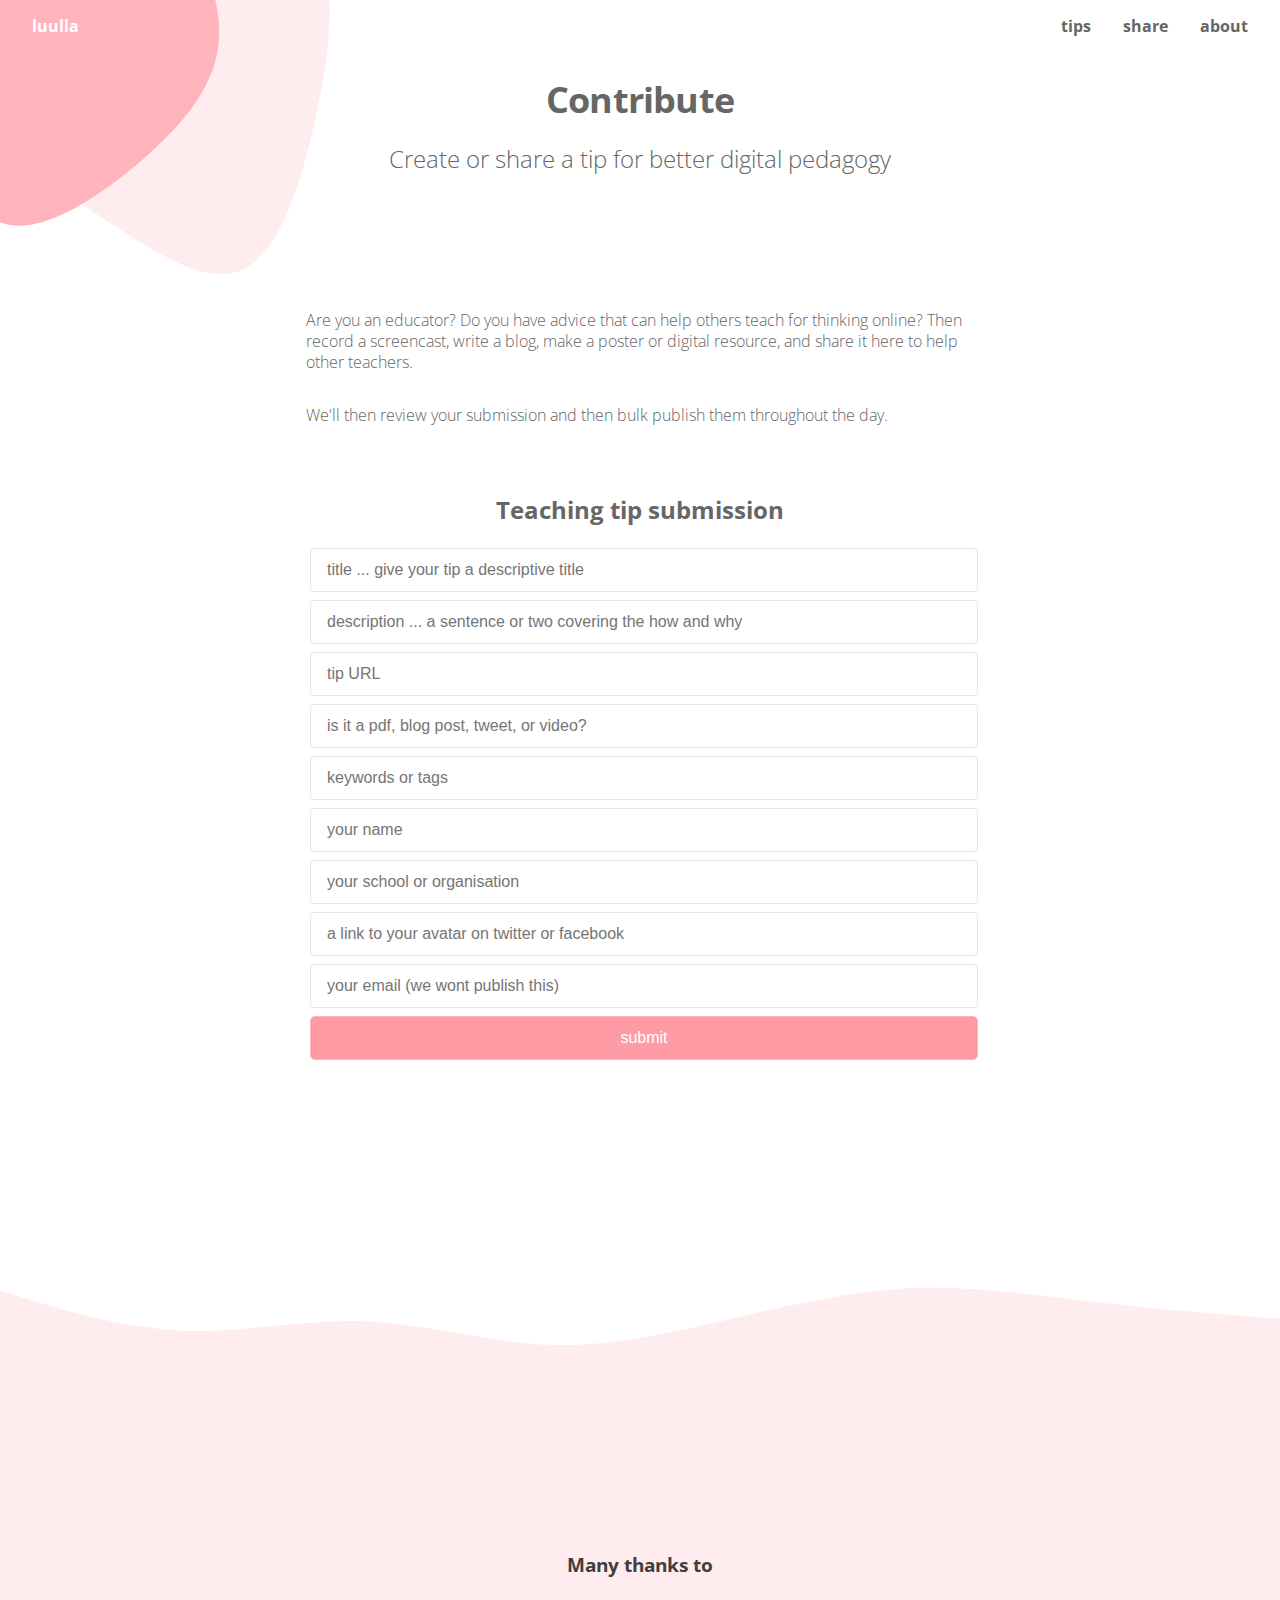
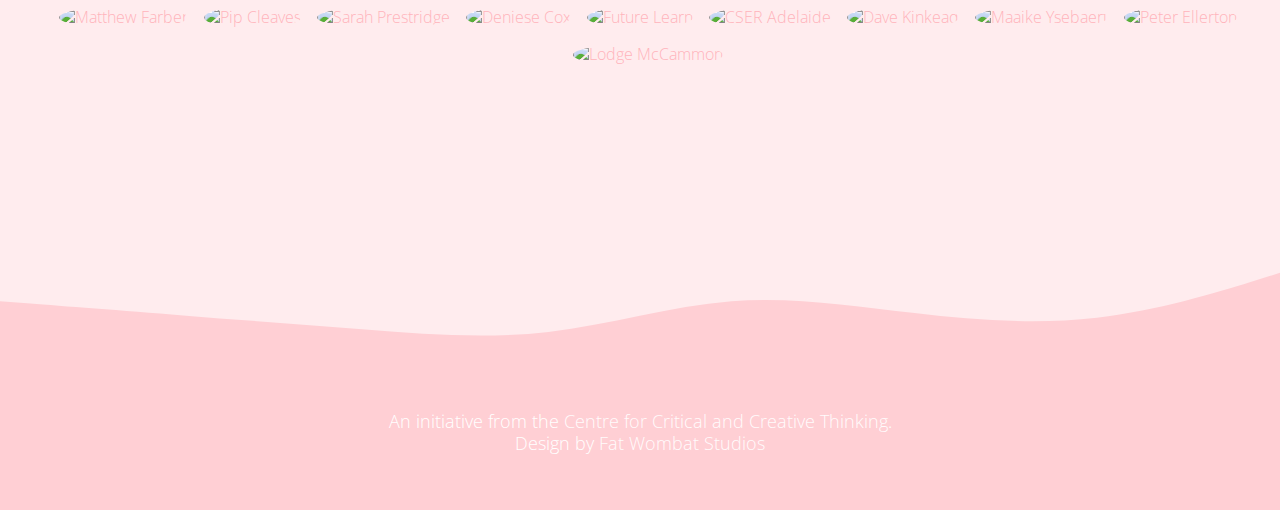
==== share/index.html @ 7e42fcf2 "Automated build" ====
<!DOCTYPE html>
<html lang="en">

  <head>
    <title>Contribute</title>
    <meta charset="utf-8">
    <meta name="viewport" content="width=device-width, initial-scale=1">
    <meta name="description" content="Create or share a tip for better digital pedagogy | Luulla is a platform for digital thinking pedagogy">
    <meta name="author" content="Dave Kinkead">  
    <link href="https://fonts.googleapis.com/css2?family=Open+Sans:wght@300;400;600;700;800&display=swap" rel="stylesheet">
    <link rel="stylesheet" type="text/css" href="/assets/screen.css?x=1" media="screen">
    <meta name="google-site-verification" content="eX9k4VW4BFGqI_kBUXgRJk5OePRCKlw5haHARiLp54Y">
    <script src="https://kit.fontawesome.com/82c5c76c75.js" crossorigin="anonymous"></script>
    <script src="https://cdn.jsdelivr.net/npm/fuse.js@5.0.10-beta/dist/fuse.min.js"></script>  
  
    <meta property="og:url" content="https://luulla.app/share/">
    <meta property="og:type" content="article">
    <meta property="og:title" content="Contribute">
    <meta property="og:description" content="Create or share a tip for better digital pedagogy">
    <meta property="og:image" content="https://luulla.app/assets/images/screen.png">
    <meta property="og:image:alt" content="Create or share a tip for better digital pedagogy">
  
    <meta name="twitter:card" content="summary_large_image">
    <meta name="twitter:site" content="@">
    <meta name="twitter:title" content="Contribute">
    <meta name="twitter:description" content="Create or share a tip for better digital pedagogy">
    <meta name="twitter:image" content="https://luulla.app/assets/images/screen.png">
  
  </head>
  <body class="submission">

    <nav>
      <span class="home desktop"><a href="/">luulla</a></span>
      <span class="home mobile"><a href="/"></a></span>
    
      <span class="link"><a href="/tips">tips</a></span>
      <span class="link"><a href="/share">share</a></span>
      <span class="link"><a href="/#about">about</a></span> 
    </nav>
    <section class="hero">
      <div class="content">
        <h1>Contribute</h1>
        <p class="description">Create or share a tip for better digital pedagogy</p>
        <div class="call-to-action">
          <a href="#about" class="btn">learn more</a>
          <a href="tips" class="btn">find tips</a>
        </div>
      </div>
    
    </section>
    <section class="content">
      <p>Are you an educator? Do you have advice that can help others teach for thinking online? Then record a screencast, write a blog, make a poster or digital resource, and share it here to help other teachers.</p>
<p>We&#39;ll then review your submission and then bulk publish them throughout the day.</p>


      <form id="tip-submission-form" method="POST" action="http://serverlessforms.com/api/form/915ebda8-01c6-5a67-876d-f93edabbce04/form-response">
        <legend>Teaching tip submission</legend>
        <input type="text" name="title" placeholder="title ... give your tip a descriptive title" />
        <input type="text" name="description" placeholder="description ... a sentence or two covering the how and why" />
        <input type="url" name="link" placeholder="tip URL" />
        <input type="text" name="type" placeholder="is it a pdf, blog post, tweet, or video?" />
        <input type="text" name="tags" placeholder="keywords or tags" />
      
        <input type="text" name="name" placeholder="your name" />
        <input type="text" name="school" placeholder="your school or organisation" />
        <input type="text" name="mugshot" placeholder="a link to your avatar on twitter or facebook" />
        <input type="email" name="email" placeholder="your email (we wont publish this)" />
      
        <input type="submit" value="submit" class="btn" />
      </form>    </section>

    <footer>
      <div class="upper content">
        <h3>Many thanks to</h3>
        <ul class="contributors">
          <a href="#" rel="nofollow"><img src="https://scontent-vie1-1.xx.fbcdn.net/v/t1.0-1/p320x320/80696371_10158064090493255_3617334006309191680_o.jpg?_nc_cat&#x3D;107&amp;_nc_sid&#x3D;dbb9e7&amp;_nc_oc&#x3D;AQnygaXtqpTHcOIzjh5dgww2oTogltzEM9eAENR7x769qzAmcpFcOkhseMDG-qgwoF0&amp;_nc_ht&#x3D;scontent-vie1-1.xx&amp;_nc_tp&#x3D;6&amp;oh&#x3D;0cd25d76961f17e14080dcde0e2c8b6f&amp;oe&#x3D;5EA6AFAB" alt="Matthew Farber" title="Matthew Farber" class="mugshot"></a>
          <a href="#" rel="nofollow"><img src="https://pbs.twimg.com/profile_images/1138984179675172865/nPm04Na7_400x400.jpg" alt="Pip Cleaves" title="Pip Cleaves" class="mugshot"></a>
          <a href="#" rel="nofollow"><img src="https://i1.rgstatic.net/ii/profile.image/281167828930596-1444047042583_Q512/Sarah_Prestridge.jpg" alt="Sarah Prestridge" title="Sarah Prestridge" class="mugshot"></a>
          <a href="#" rel="nofollow"><img src="https://media-exp1.licdn.com/dms/image/C5103AQGne--c1UJ5tA/profile-displayphoto-shrink_200_200/0?e&#x3D;1591228800&amp;v&#x3D;beta&amp;t&#x3D;pMYqDKmPVLatpJoZ0j_3WMMM72CoSiLJ8FSW7W2IIis" alt="Deniese Cox" title="Deniese Cox" class="mugshot"></a>
          <a href="#" rel="nofollow"><img src="https://pbs.twimg.com/profile_images/1234464038312083456/QTAci5nb_400x400.jpg" alt="Future Learn" title="Future Learn" class="mugshot"></a>
          <a href="#" rel="nofollow"><img src="https://pbs.twimg.com/profile_images/421442344764727296/qwxsJpUq_400x400.png" alt="CSER Adelaide" title="CSER Adelaide" class="mugshot"></a>
          <a href="#" rel="nofollow"><img src="https://pbs.twimg.com/profile_images/447051446551199744/zjXzciwL_400x400.jpeg" alt="Dave Kinkead" title="Dave Kinkead" class="mugshot"></a>
          <a href="#" rel="nofollow"><img src="https://scontent-vie1-1.xx.fbcdn.net/v/t1.0-1/p320x320/90060308_10222630016447416_2969380692980400128_n.jpg?_nc_cat&#x3D;111&amp;_nc_sid&#x3D;dbb9e7&amp;_nc_oc&#x3D;AQmCKQOBQaJJz073qJySqf9HRB1AVV_nSIlaBmMhOphSGPBCBZdq9EXtHuI-BM1ALrM&amp;_nc_ht&#x3D;scontent-vie1-1.xx&amp;_nc_tp&#x3D;6&amp;oh&#x3D;284af2ff6a0d7774a9dad2abf1499ca9&amp;oe&#x3D;5EA28E7A" alt="Maaike Ysebaert" title="Maaike Ysebaert" class="mugshot"></a>
          <a href="#" rel="nofollow"><img src="https://pbs.twimg.com/profile_images/1127153159/peter_400x400.jpg" alt="Peter Ellerton" title="Peter Ellerton" class="mugshot"></a>
          <a href="#" rel="nofollow"><img src="https://pbs.twimg.com/profile_images/901468600481058816/xPBUA3Lb_400x400.jpg" alt="Lodge McCammon" title="Lodge McCammon" class="mugshot"></a>
        </ul>
        
      </div>
    
      <div class="lower content">
        <p>An initiative from the <a href="https://criticalthinking.org.au/">Centre for Critical and Creative Thinking</a>.<br />Design by <a href="https://fatwombat.studio/">Fat Wombat Studios</a></p>
      </div>
      <!-- Global site tag (gtag.js) - Google Analytics -->
      <script async src="https://www.googletagmanager.com/gtag/js?id=UA-54479441-3"></script>
      <script>
        window.dataLayer = window.dataLayer || [];
        function gtag(){dataLayer.push(arguments);}
        gtag('js', new Date());
    
        gtag('config', 'UA-54479441-3');
      </script>  
    </footer>

  </body>
</html>
---- assets/screen.css ----
/** 
* Screen.css
* 
* Copyright 2020 Centre for Critical and Creative Thinking. All rights reserved.
*/
* {
  padding: 0;
  margin: 0;
  box-sizing: border-box;
  -webkit-appearance: none;
}
*:focus {
  outline: none;
}
/** Structure **/
body {
  min-height: 100vh;
}
nav {
  position: absolute;
  top: 0;
  left: 1rem;
  right: 1rem;
  display: flex;
  flex-direction: row;
  justify-content: flex-end;
}
nav span {
  padding: 1rem;
}
nav span.home {
  position: absolute;
  left: 0;
}
nav span.home.mobile {
  display: none;
}
.home .hero {
  border-top: 1px solid #fff;
  min-height: 100vh;
  display: flex;
  justify-content: center;
}
.home .hero .content {
  padding: 5vh 1rem 1rem 1rem;
  max-width: 33rem;
  margin-left: 50%;
}
.home .hero .call-to-action {
  text-align: center;
  margin: 2rem auto;
  display: block;
}
.home .hero .call-to-action .btn {
  display: inline-block;
  min-width: 8rem;
  margin: 0 0.25rem;
}
.hero .content {
  max-width: 900px;
  margin: auto;
  padding: 5rem 1rem 1rem 1rem;
  text-align: center;
}
.hero .call-to-action {
  display: none;
}
section.content {
  padding: 5rem 0;
}
section.content > * {
  max-width: 700px;
  margin: 0 auto;
  padding: 1rem;
}
section.content iframe {
  margin: 1rem auto;
  width: 100%;
  height: auto;
}
section.content:last-of-type {
  padding-bottom: 0;
}
.collection section.tips {
  padding-top: 2rem;
}
.home .collections .list li:nth-child(n+10) {
  display: none;
}
.content .list {
  list-style: none;
}
.content .list li {
  margin-bottom: 1rem;
  padding: 1rem;
  font-weight: 300;
}
.content .list .mugshot {
  max-width: 2.5rem;
  max-height: 2.5rem;
  float: left;
  margin-right: 1rem;
  margin-bottom: 0.5rem;
}
.content .list h3 {
  margin-bottom: 0.125rem;
  line-height: 1.1;
}
.content .list h3 i {
  display: none;
}
.content .list h3,
.content .list .meta,
.content .list .contents {
  margin-left: 3.5rem;
}
.content .list .meta {
  margin-bottom: 0.5rem;
}
.content .list .name {
  font-weight: 400;
}
.content .list .school {
  color: #808080;
}
.content .list a {
  text-decoration: none;
  color: #666666;
}
.content .list a:hover {
  color: #FFB4BC;
}
.content .list .twitter i.fa-twitter {
  display: inline;
}
.content .list .facebook i.fa-facebook {
  display: inline;
}
.content .list .youtube i.fa-youtube {
  display: inline;
}
.content .list .google i.fa-google-plus-g {
  display: inline;
}
.content .list .blog i.fa-wordpress {
  display: inline;
}
.content .list .pdf i.fa-file-pdf {
  display: inline;
}
.content .list .course i.fa-chalkboard-teacher {
  display: inline;
}
img.preview {
  max-width: 150px;
  max-height: 150px;
  float: left;
  margin-right: 1rem;
  border-radius: 5px;
}
.newsletter {
  text-align: center;
}
.contributors {
  display: flex;
  justify-content: center;
}
.contributors li {
  list-style: none;
  display: inline-block;
}
.contributors img {
  width: 4rem;
  margin: 0.5rem;
}
@media screen and (max-width: 600px) {
  .home .hero .content {
    min-width: 100%;
    margin-left: 0 !important;
    margin-right: 0 !important;
    padding: 1rem;
  }
  .list .contents {
    margin-left: 0 !important;
  }
}
@media screen and (max-height: 400px) {
  .home.hero .content {
    margin-top: 10% !important;
  }
}
@media screen and (min-height: 800px) {
  .home.hero {
    min-height: 800px !important;
  }
}
/** Color & Fonts **/
html {
  font-family: 'Open Sans', sans-serif;
  font-size: 16px;
  background: #FFFFFF;
  color: #666666;
  line-height: 1.33em;
}
body.home {
  background: no-repeat left top / 100% url('/assets/images/blob-1.svg'), no-repeat left top / 50% url('/assets/images/blob-5.svg'), no-repeat left top / 100% url('/assets/images/blob-2.svg');
}
body {
  background: no-repeat 0 -5% url('/assets/images/blob-5.svg'), no-repeat -25% -15% url('/assets/images/blob-4.svg');
}
.hero h1 {
  text-transform: capitalize;
  letter-spacing: -0.05rem;
}
section.collections {
  background: no-repeat 110% top / 35% url('/assets/images/blob-4.svg'), no-repeat 150% 35% url('/assets/images/blob-3.svg');
}
footer {
  color: #413e3e;
  text-align: center;
}
footer:before {
  content: url('/assets/images/wave-1.svg');
}
footer .upper {
  background: #ffecee;
  margin-top: -1rem;
  padding-top: 160px;
}
footer .upper ul {
  display: flex;
  justify-content: center;
  flex-wrap: wrap;
}
footer .upper:after {
  content: url('/assets/images/wave-2.svg');
}
footer .lower {
  margin-top: -1rem;
  padding: 4rem 0 2rem 0;
  color: #ffffff;
  font-weight: 800;
  background: #ffcfd4;
  font-size: 1.1rem;
}
footer .lower a {
  color: #fffbfc;
  text-decoration: none;
}
footer .lower a:hover {
  color: #ff9ba5;
}
h1,
h2,
h3,
h4,
h5,
p,
legend {
  margin-bottom: 1.5rem;
}
p {
  font-weight: 300;
}
.content ul,
.content ol {
  font-weight: 300;
  padding-left: 1rem;
  list-style-position: inside;
}
.content a {
  color: #FFB4BC;
  text-decoration: none;
}
.content a:hover {
  color: #ffe7ea;
}
.center {
  margin: auto;
  text-align: center;
}
strong {
  font-weight: 800;
}
.btn {
  color: #fff !important;
  background: #ff9ba5;
  padding: 0.5rem 1.25rem;
  text-decoration: none;
  border: 1px solid #FFB4BC;
  border-radius: 5px;
}
.btn:hover,
.btn:focus {
  background: #FFB4BC;
}
img.mugshot {
  border-radius: 50%;
}
.right {
  text-align: center;
  color: #FFB4BC;
  font-weight: 500;
}
nav a {
  text-decoration: none;
  color: #666666;
  font-weight: bold;
}
nav a:hover {
  color: #FFB4BC;
}
nav span.home a {
  color: #FFFFFF;
  font-weight: bold;
}
nav span.home a:hover {
  color: #ffe7ea;
}
h2,
legend {
  font-size: 1.5rem;
  font-weight: bold;
}
.hero h1 {
  font-size: 2.25rem;
  line-height: 1.1em;
}
.hero .description {
  font-size: 1.5rem;
  line-height: 1.25em;
}
/** Form **/
form {
  text-align: center;
}
form input {
  margin: 0.25rem;
  padding: 0.75rem 1rem;
  border: 1px solid #e6e6e6;
  border-radius: 4px;
  font-size: 1rem;
  color: #808080;
  font-weight: 300;
}
form input[type='email'],
form input[type='text'],
form input[type='password'] {
  min-width: 70%;
}
form input[type='submit'] {
  min-width: 20%;
  padding: 0.75rem 1rem;
  font-weight: 400;
}
.tips form {
  margin-bottom: 2.5rem;
}
.submission form {
  margin: 0 auto;
  margin-top: 2.5rem;
  margin-bottom: 2.5rem;
}
.submission form input {
  width: 100%;
}
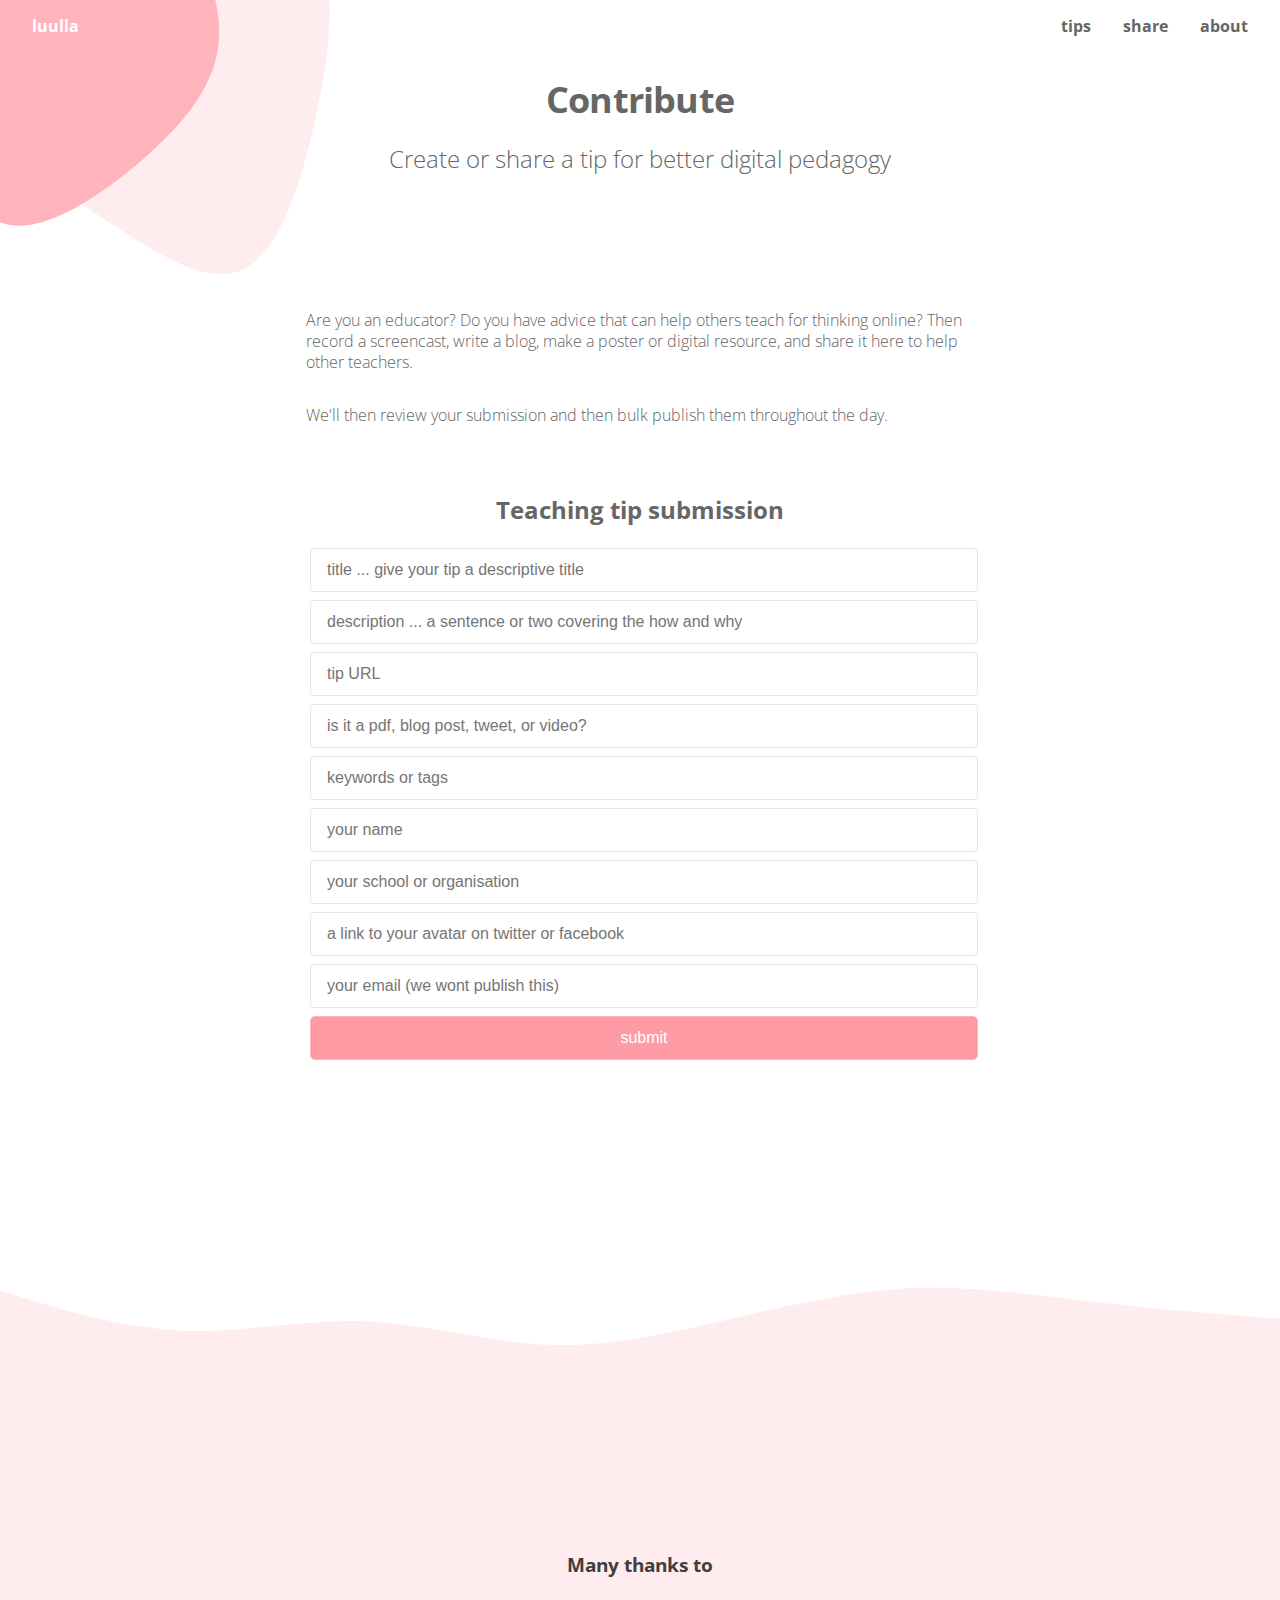
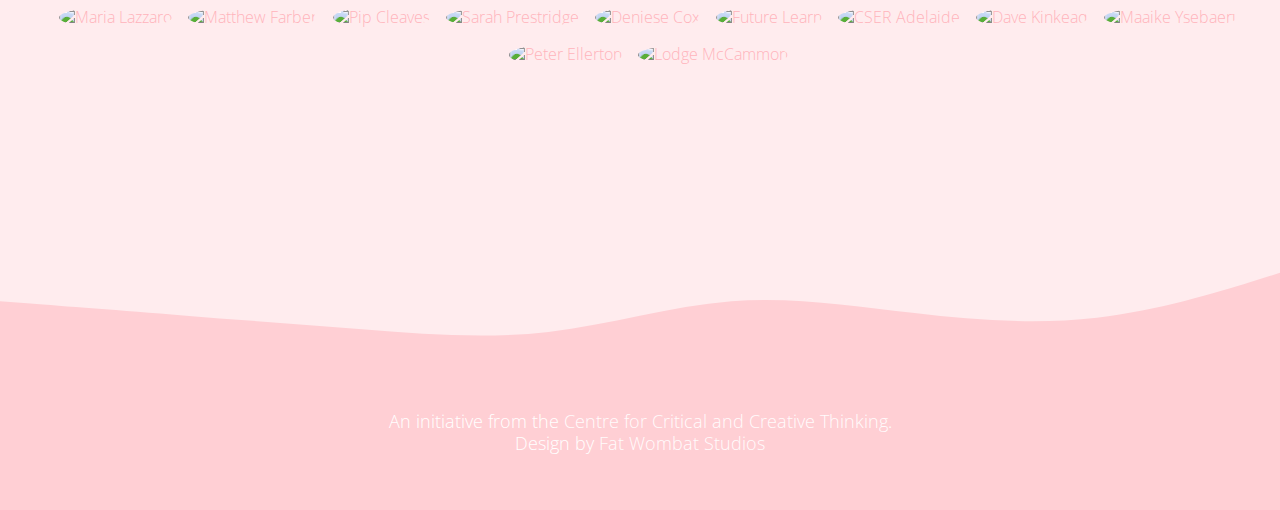
==== commit fcb1ba96: "Automated build" ====
--- a/share/index.html
+++ b/share/index.html
@@ -73,6 +73,7 @@
       <div class="upper content">
         <h3>Many thanks to</h3>
         <ul class="contributors">
+          <a href="#" rel="nofollow"><img src="https://pbs.twimg.com/profile_images/845379006002163712/iJyY5JTq_400x400.jpg" alt="Maria Lazzaro" title="Maria Lazzaro" class="mugshot"></a>
           <a href="#" rel="nofollow"><img src="https://scontent-vie1-1.xx.fbcdn.net/v/t1.0-1/p320x320/80696371_10158064090493255_3617334006309191680_o.jpg?_nc_cat&#x3D;107&amp;_nc_sid&#x3D;dbb9e7&amp;_nc_oc&#x3D;AQnygaXtqpTHcOIzjh5dgww2oTogltzEM9eAENR7x769qzAmcpFcOkhseMDG-qgwoF0&amp;_nc_ht&#x3D;scontent-vie1-1.xx&amp;_nc_tp&#x3D;6&amp;oh&#x3D;0cd25d76961f17e14080dcde0e2c8b6f&amp;oe&#x3D;5EA6AFAB" alt="Matthew Farber" title="Matthew Farber" class="mugshot"></a>
           <a href="#" rel="nofollow"><img src="https://pbs.twimg.com/profile_images/1138984179675172865/nPm04Na7_400x400.jpg" alt="Pip Cleaves" title="Pip Cleaves" class="mugshot"></a>
           <a href="#" rel="nofollow"><img src="https://i1.rgstatic.net/ii/profile.image/281167828930596-1444047042583_Q512/Sarah_Prestridge.jpg" alt="Sarah Prestridge" title="Sarah Prestridge" class="mugshot"></a>
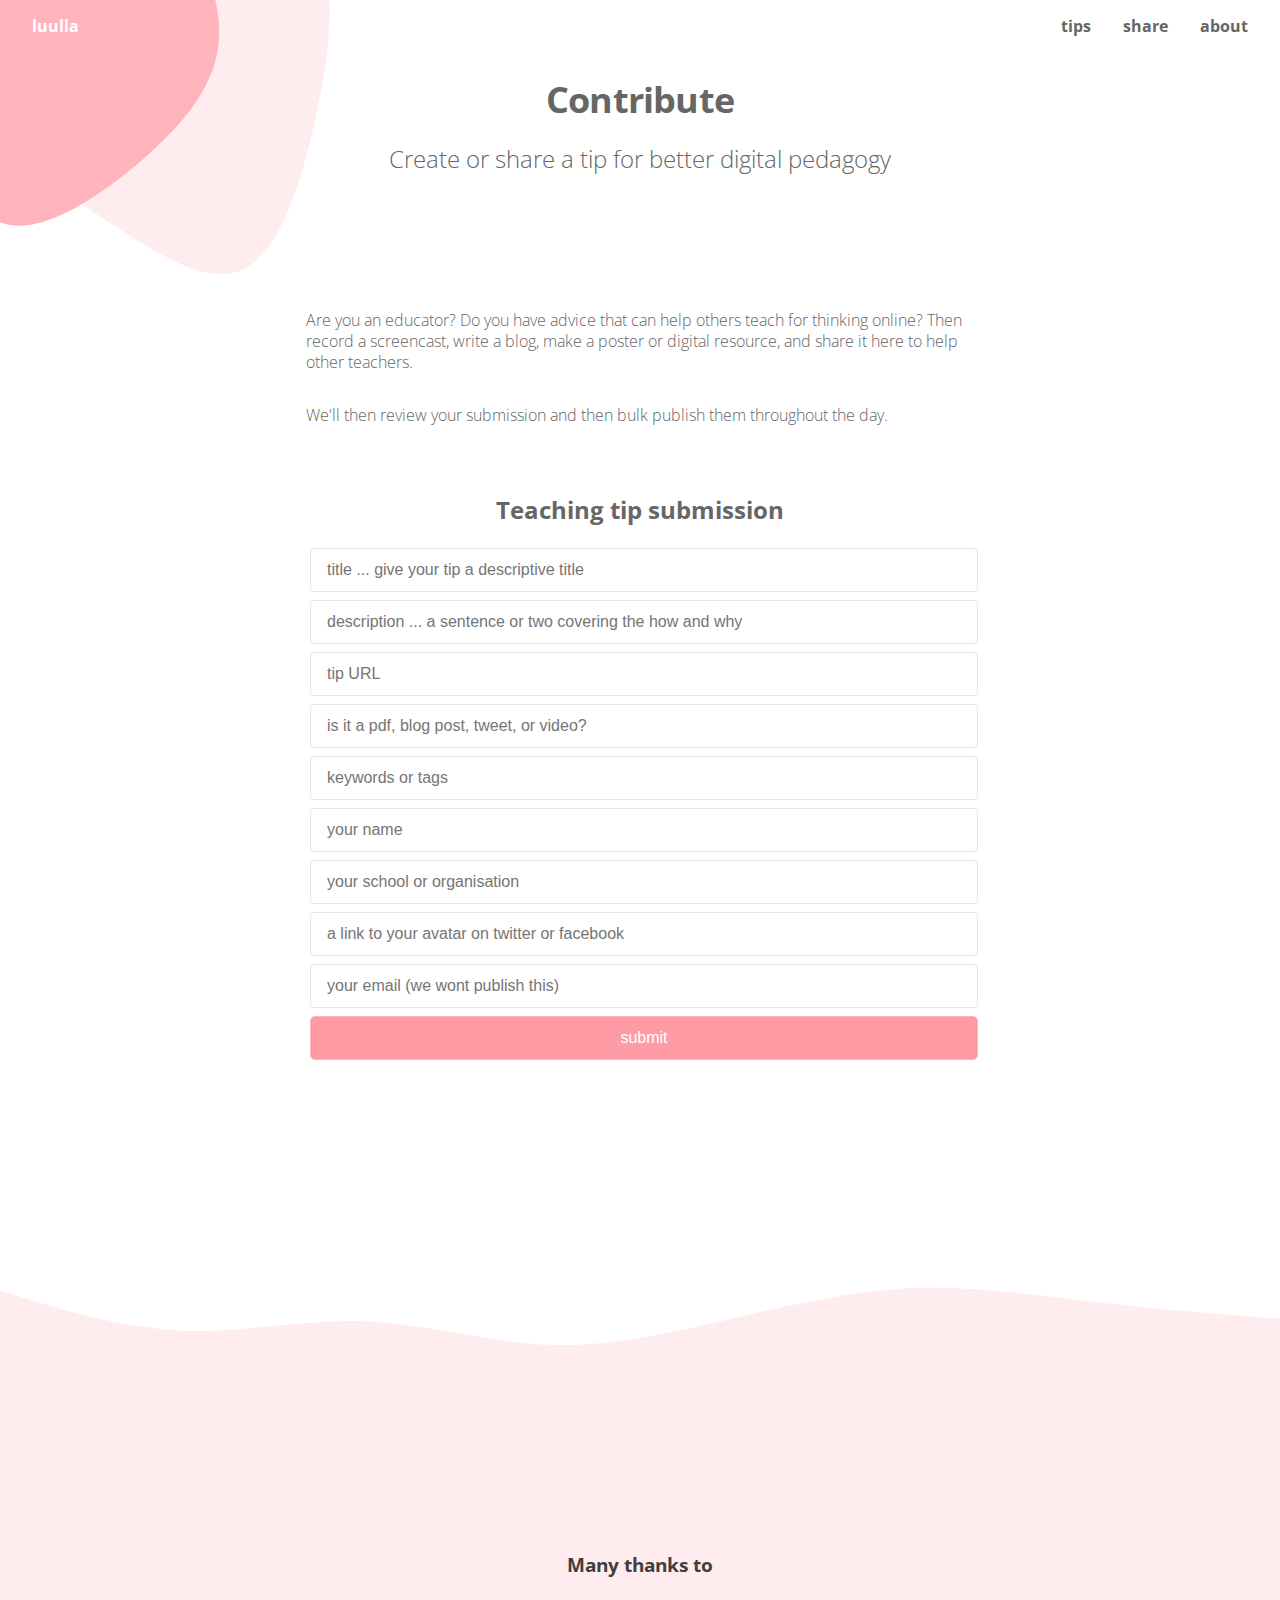
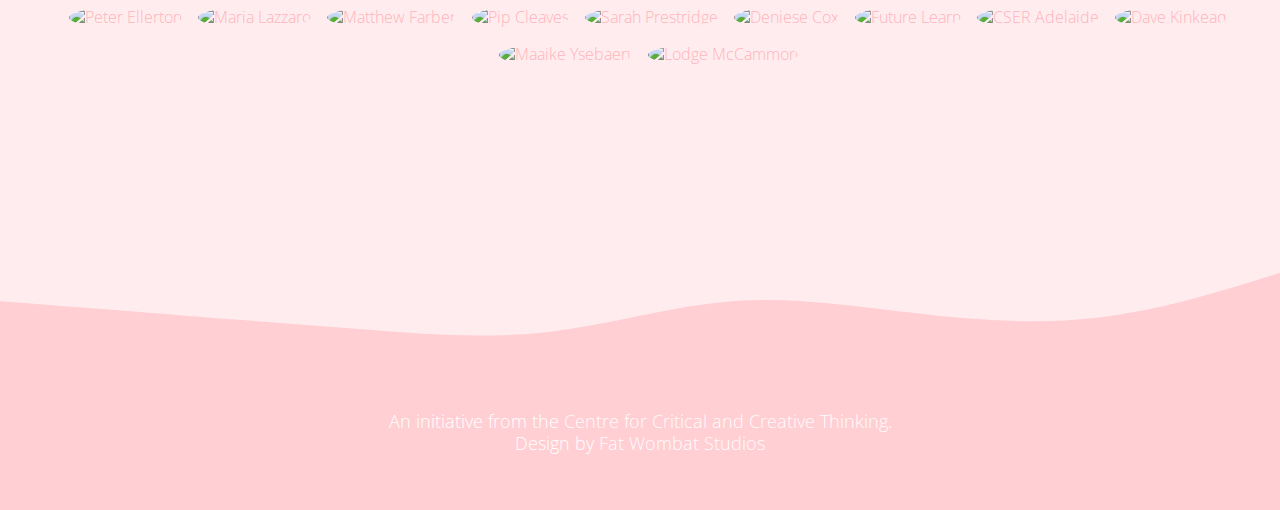
==== commit a4af3d5e: "Automated build" ====
--- a/share/index.html
+++ b/share/index.html
@@ -73,6 +73,7 @@
       <div class="upper content">
         <h3>Many thanks to</h3>
         <ul class="contributors">
+          <a href="#" rel="nofollow"><img src="https://pbs.twimg.com/profile_images/1127153159/peter_400x400.jpg" alt="Peter Ellerton" title="Peter Ellerton" class="mugshot"></a>
           <a href="#" rel="nofollow"><img src="https://pbs.twimg.com/profile_images/845379006002163712/iJyY5JTq_400x400.jpg" alt="Maria Lazzaro" title="Maria Lazzaro" class="mugshot"></a>
           <a href="#" rel="nofollow"><img src="https://scontent-vie1-1.xx.fbcdn.net/v/t1.0-1/p320x320/80696371_10158064090493255_3617334006309191680_o.jpg?_nc_cat&#x3D;107&amp;_nc_sid&#x3D;dbb9e7&amp;_nc_oc&#x3D;AQnygaXtqpTHcOIzjh5dgww2oTogltzEM9eAENR7x769qzAmcpFcOkhseMDG-qgwoF0&amp;_nc_ht&#x3D;scontent-vie1-1.xx&amp;_nc_tp&#x3D;6&amp;oh&#x3D;0cd25d76961f17e14080dcde0e2c8b6f&amp;oe&#x3D;5EA6AFAB" alt="Matthew Farber" title="Matthew Farber" class="mugshot"></a>
           <a href="#" rel="nofollow"><img src="https://pbs.twimg.com/profile_images/1138984179675172865/nPm04Na7_400x400.jpg" alt="Pip Cleaves" title="Pip Cleaves" class="mugshot"></a>
@@ -82,7 +83,6 @@
           <a href="#" rel="nofollow"><img src="https://pbs.twimg.com/profile_images/421442344764727296/qwxsJpUq_400x400.png" alt="CSER Adelaide" title="CSER Adelaide" class="mugshot"></a>
           <a href="#" rel="nofollow"><img src="https://pbs.twimg.com/profile_images/447051446551199744/zjXzciwL_400x400.jpeg" alt="Dave Kinkead" title="Dave Kinkead" class="mugshot"></a>
           <a href="#" rel="nofollow"><img src="https://scontent-vie1-1.xx.fbcdn.net/v/t1.0-1/p320x320/90060308_10222630016447416_2969380692980400128_n.jpg?_nc_cat&#x3D;111&amp;_nc_sid&#x3D;dbb9e7&amp;_nc_oc&#x3D;AQmCKQOBQaJJz073qJySqf9HRB1AVV_nSIlaBmMhOphSGPBCBZdq9EXtHuI-BM1ALrM&amp;_nc_ht&#x3D;scontent-vie1-1.xx&amp;_nc_tp&#x3D;6&amp;oh&#x3D;284af2ff6a0d7774a9dad2abf1499ca9&amp;oe&#x3D;5EA28E7A" alt="Maaike Ysebaert" title="Maaike Ysebaert" class="mugshot"></a>
-          <a href="#" rel="nofollow"><img src="https://pbs.twimg.com/profile_images/1127153159/peter_400x400.jpg" alt="Peter Ellerton" title="Peter Ellerton" class="mugshot"></a>
           <a href="#" rel="nofollow"><img src="https://pbs.twimg.com/profile_images/901468600481058816/xPBUA3Lb_400x400.jpg" alt="Lodge McCammon" title="Lodge McCammon" class="mugshot"></a>
         </ul>
         
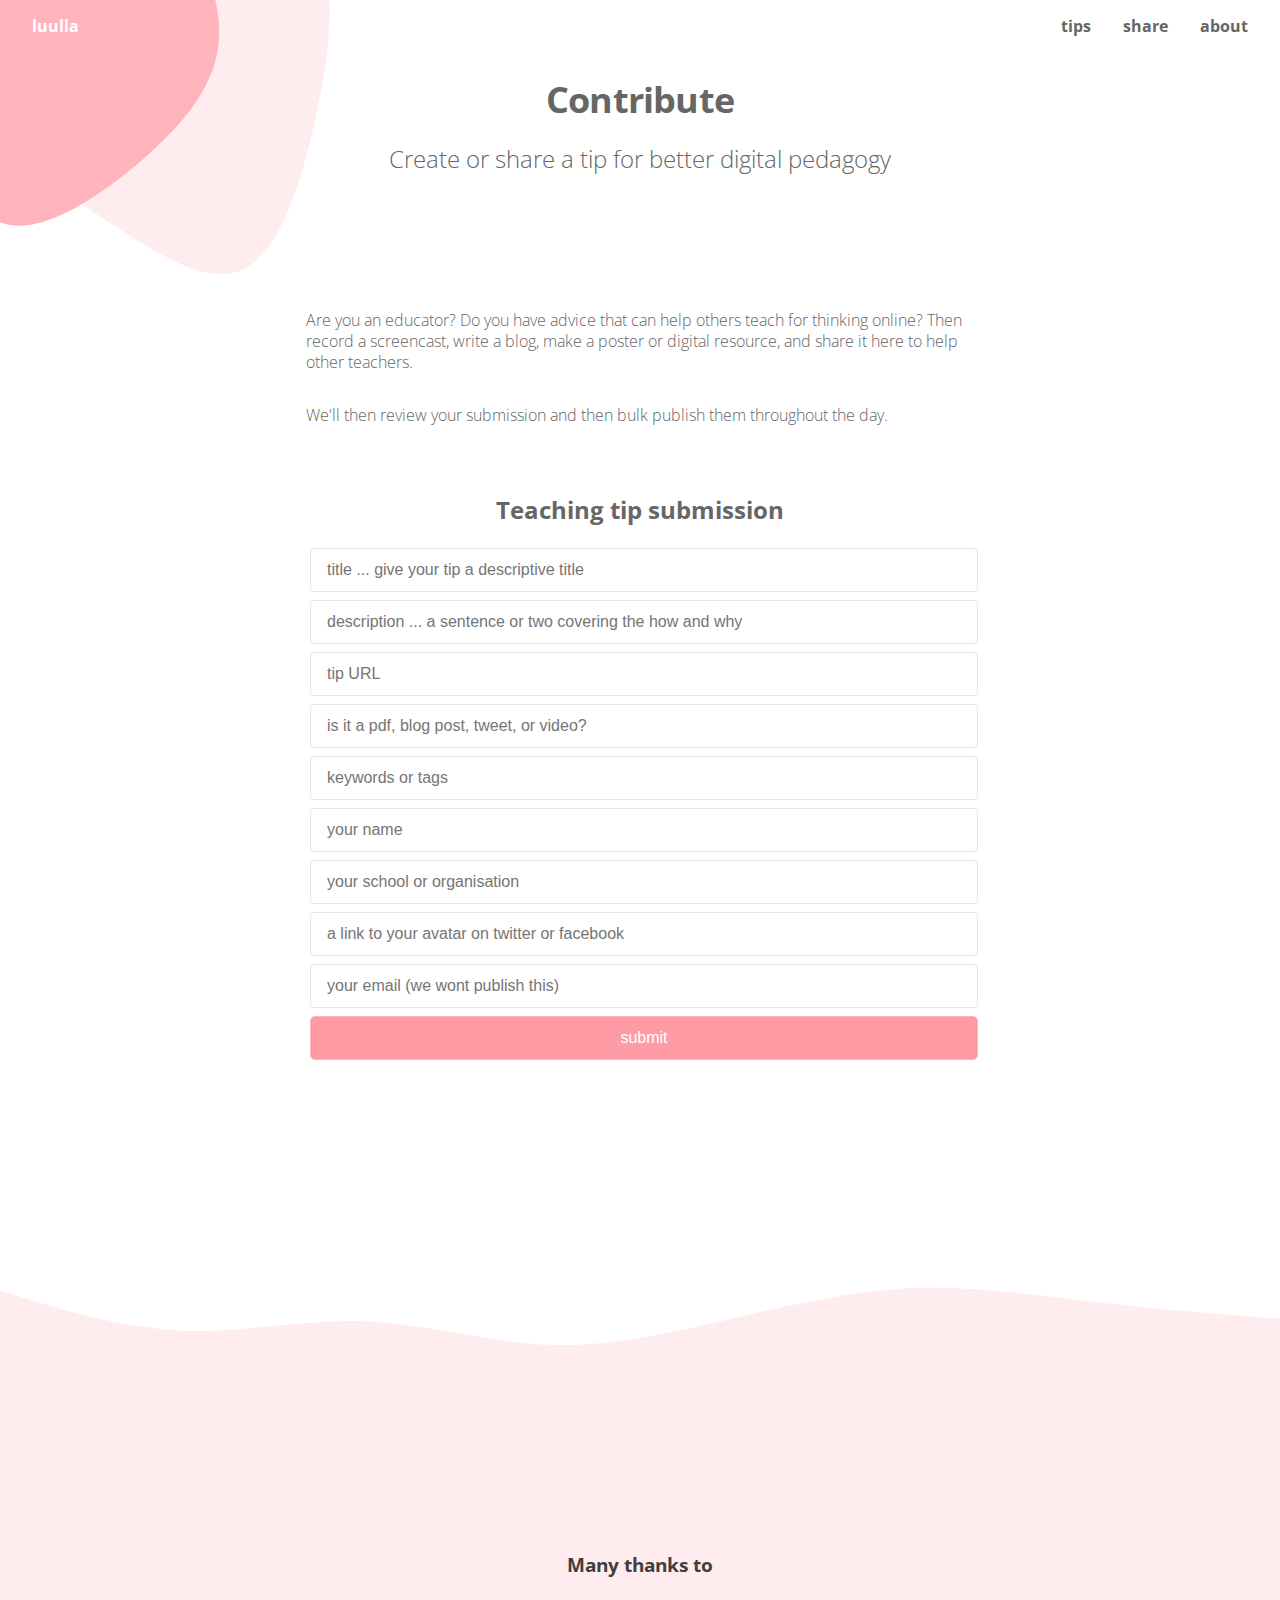
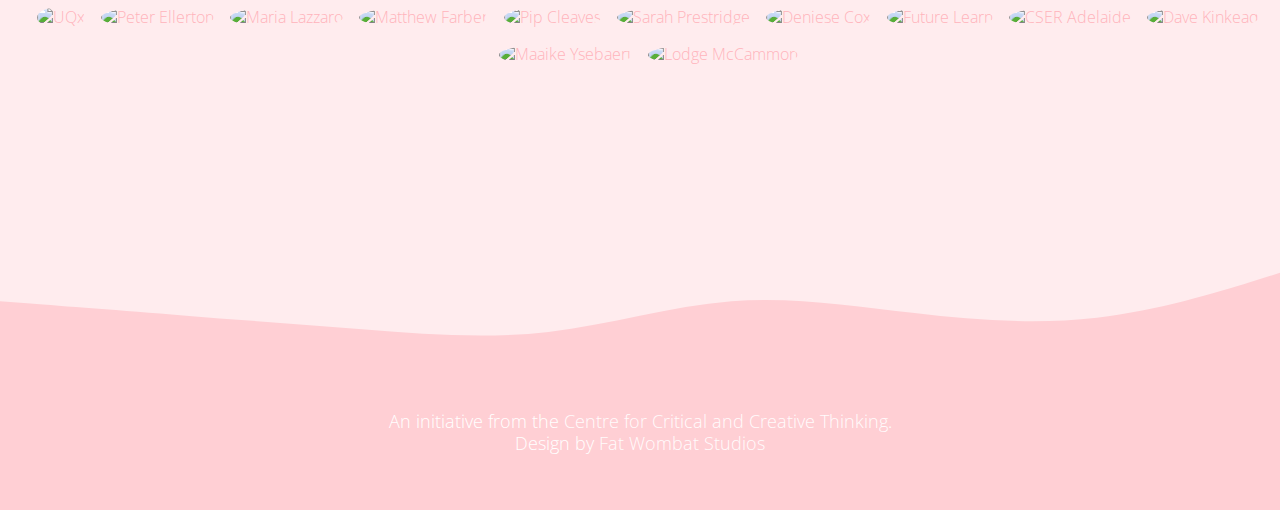
==== commit 7881b495: "Automated build" ====
--- a/share/index.html
+++ b/share/index.html
@@ -73,6 +73,7 @@
       <div class="upper content">
         <h3>Many thanks to</h3>
         <ul class="contributors">
+          <a href="#" rel="nofollow"><img src="https://pbs.twimg.com/profile_images/587484228931039233/2PTVW96__400x400.png" alt="UQx" title="UQx" class="mugshot"></a>
           <a href="#" rel="nofollow"><img src="https://pbs.twimg.com/profile_images/1127153159/peter_400x400.jpg" alt="Peter Ellerton" title="Peter Ellerton" class="mugshot"></a>
           <a href="#" rel="nofollow"><img src="https://pbs.twimg.com/profile_images/845379006002163712/iJyY5JTq_400x400.jpg" alt="Maria Lazzaro" title="Maria Lazzaro" class="mugshot"></a>
           <a href="#" rel="nofollow"><img src="https://scontent-vie1-1.xx.fbcdn.net/v/t1.0-1/p320x320/80696371_10158064090493255_3617334006309191680_o.jpg?_nc_cat&#x3D;107&amp;_nc_sid&#x3D;dbb9e7&amp;_nc_oc&#x3D;AQnygaXtqpTHcOIzjh5dgww2oTogltzEM9eAENR7x769qzAmcpFcOkhseMDG-qgwoF0&amp;_nc_ht&#x3D;scontent-vie1-1.xx&amp;_nc_tp&#x3D;6&amp;oh&#x3D;0cd25d76961f17e14080dcde0e2c8b6f&amp;oe&#x3D;5EA6AFAB" alt="Matthew Farber" title="Matthew Farber" class="mugshot"></a>
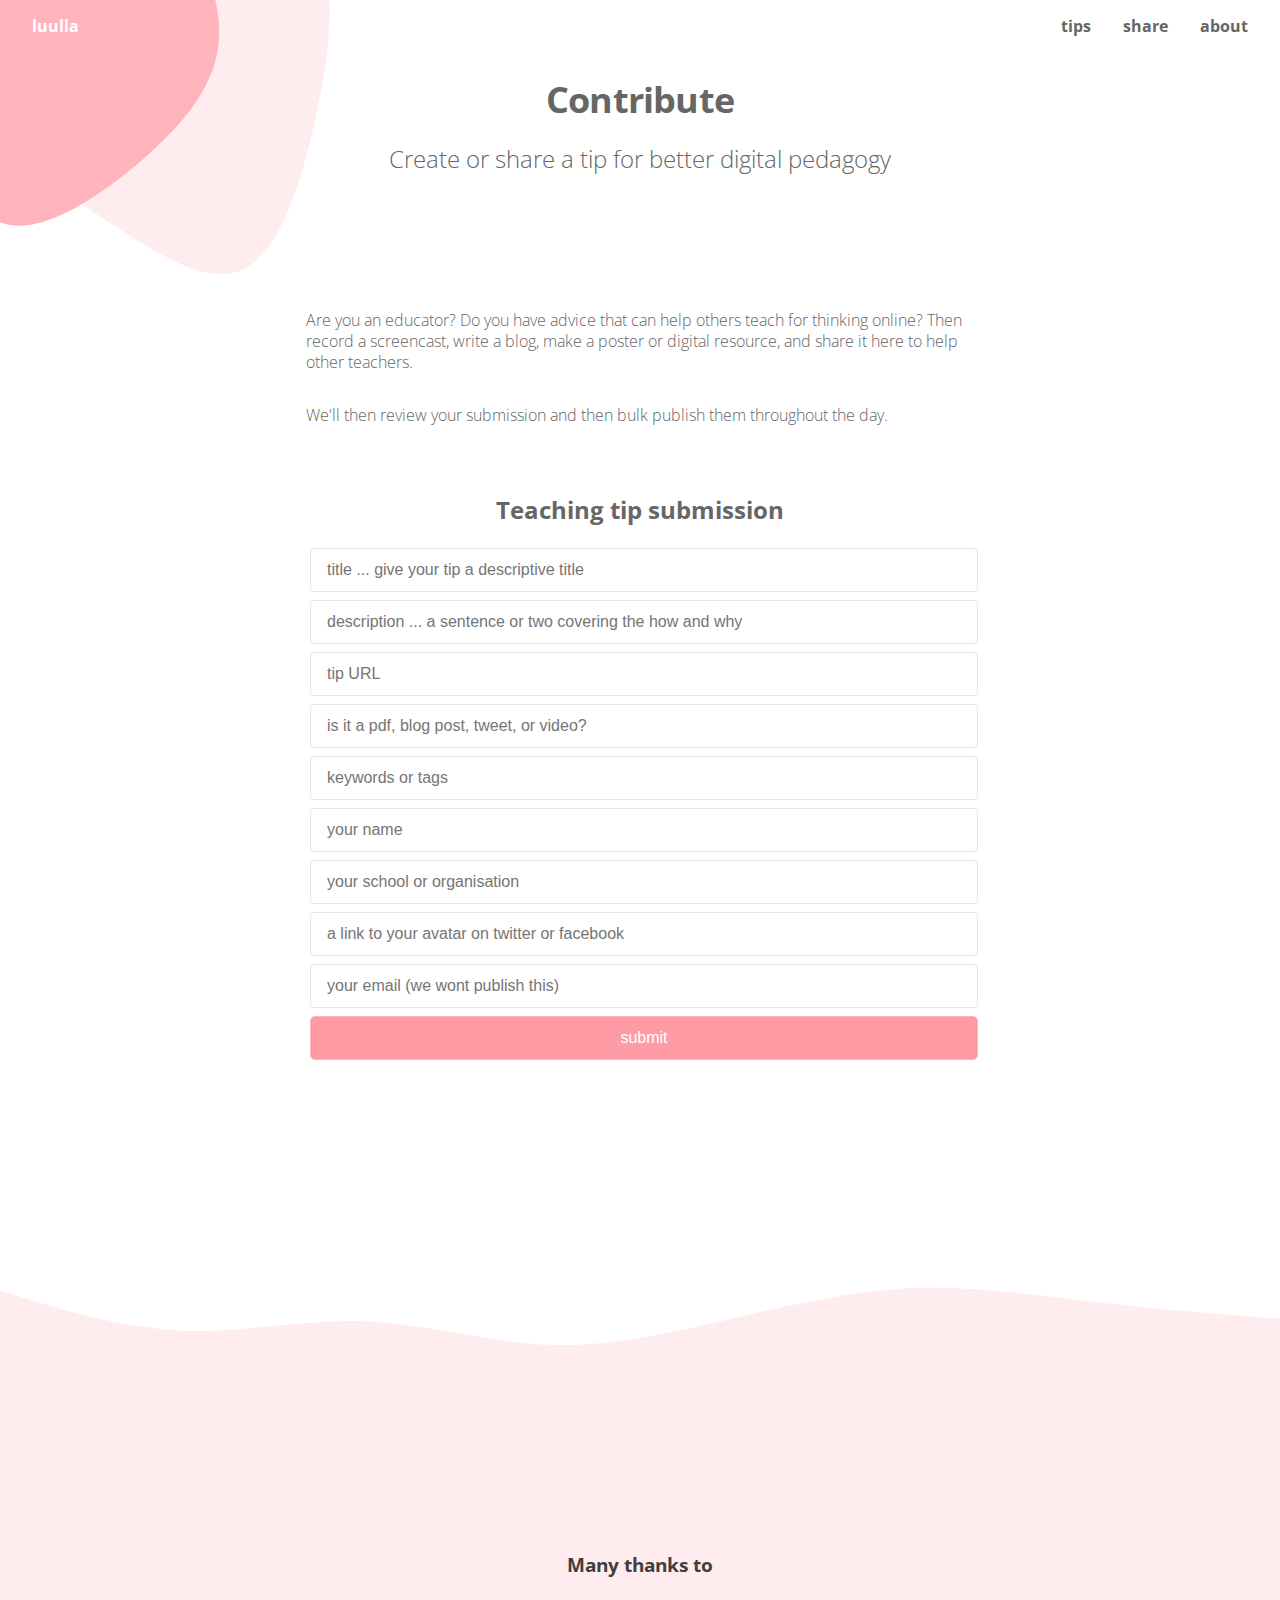
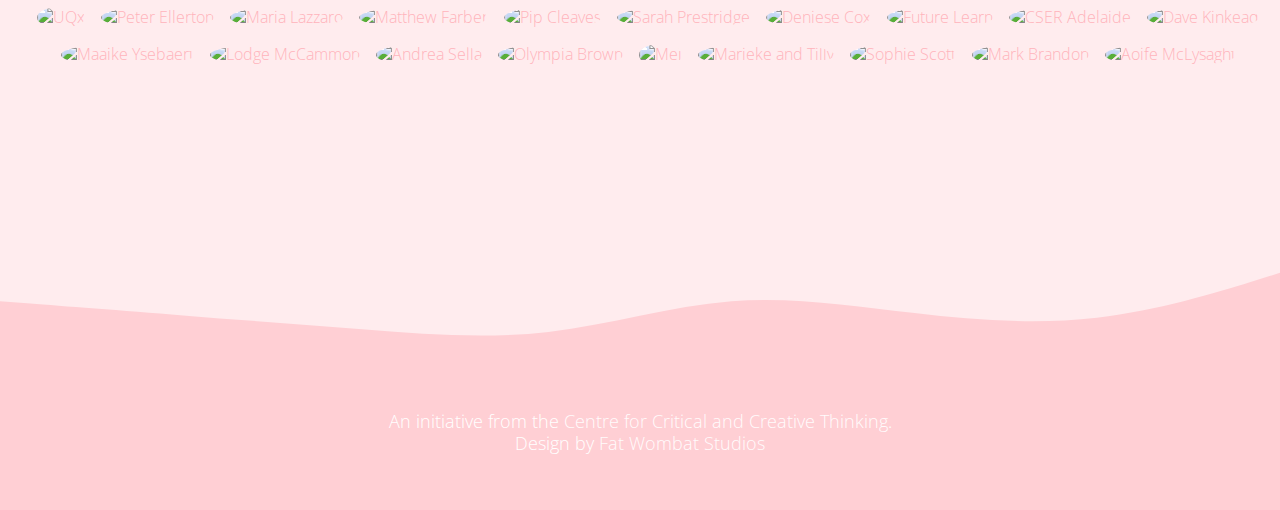
==== commit 2a83476e: "Automated build" ====
--- a/share/index.html
+++ b/share/index.html
@@ -85,6 +85,13 @@
           <a href="#" rel="nofollow"><img src="https://pbs.twimg.com/profile_images/447051446551199744/zjXzciwL_400x400.jpeg" alt="Dave Kinkead" title="Dave Kinkead" class="mugshot"></a>
           <a href="#" rel="nofollow"><img src="https://scontent-vie1-1.xx.fbcdn.net/v/t1.0-1/p320x320/90060308_10222630016447416_2969380692980400128_n.jpg?_nc_cat&#x3D;111&amp;_nc_sid&#x3D;dbb9e7&amp;_nc_oc&#x3D;AQmCKQOBQaJJz073qJySqf9HRB1AVV_nSIlaBmMhOphSGPBCBZdq9EXtHuI-BM1ALrM&amp;_nc_ht&#x3D;scontent-vie1-1.xx&amp;_nc_tp&#x3D;6&amp;oh&#x3D;284af2ff6a0d7774a9dad2abf1499ca9&amp;oe&#x3D;5EA28E7A" alt="Maaike Ysebaert" title="Maaike Ysebaert" class="mugshot"></a>
           <a href="#" rel="nofollow"><img src="https://pbs.twimg.com/profile_images/901468600481058816/xPBUA3Lb_400x400.jpg" alt="Lodge McCammon" title="Lodge McCammon" class="mugshot"></a>
+          <a href="#" rel="nofollow"><img src="https://yt3.ggpht.com/a/AATXAJzgguY7Xk8ARjprZ1SSVWWOBq8yhd_-qQ7SaA&#x3D;s48-c-k-c0xffffffff-no-rj-mo" alt="Andrea Sella" title="Andrea Sella" class="mugshot"></a>
+          <a href="#" rel="nofollow"><img src="https://yt3.ggpht.com/a/AATXAJzgguY7Xk8ARjprZ1SSVWWOBq8yhd_-qQ7SaA&#x3D;s48-c-k-c0xffffffff-no-rj-mo" alt="Olympia Brown" title="Olympia Brown" class="mugshot"></a>
+          <a href="#" rel="nofollow"><img src="https://yt3.ggpht.com/a/AATXAJzgguY7Xk8ARjprZ1SSVWWOBq8yhd_-qQ7SaA&#x3D;s48-c-k-c0xffffffff-no-rj-mo" alt="Mei" title="Mei" class="mugshot"></a>
+          <a href="#" rel="nofollow"><img src="https://yt3.ggpht.com/a/AATXAJzgguY7Xk8ARjprZ1SSVWWOBq8yhd_-qQ7SaA&#x3D;s48-c-k-c0xffffffff-no-rj-mo" alt="Marieke and Tilly" title="Marieke and Tilly" class="mugshot"></a>
+          <a href="#" rel="nofollow"><img src="https://yt3.ggpht.com/a/AATXAJzgguY7Xk8ARjprZ1SSVWWOBq8yhd_-qQ7SaA&#x3D;s48-c-k-c0xffffffff-no-rj-mo" alt="Sophie Scott" title="Sophie Scott" class="mugshot"></a>
+          <a href="#" rel="nofollow"><img src="https://yt3.ggpht.com/a/AATXAJzgguY7Xk8ARjprZ1SSVWWOBq8yhd_-qQ7SaA&#x3D;s48-c-k-c0xffffffff-no-rj-mo" alt="Mark Brandon" title="Mark Brandon" class="mugshot"></a>
+          <a href="#" rel="nofollow"><img src="https://yt3.ggpht.com/a/AATXAJzgguY7Xk8ARjprZ1SSVWWOBq8yhd_-qQ7SaA&#x3D;s48-c-k-c0xffffffff-no-rj-mo" alt="Aoife McLysaght" title="Aoife McLysaght" class="mugshot"></a>
         </ul>
         
       </div>
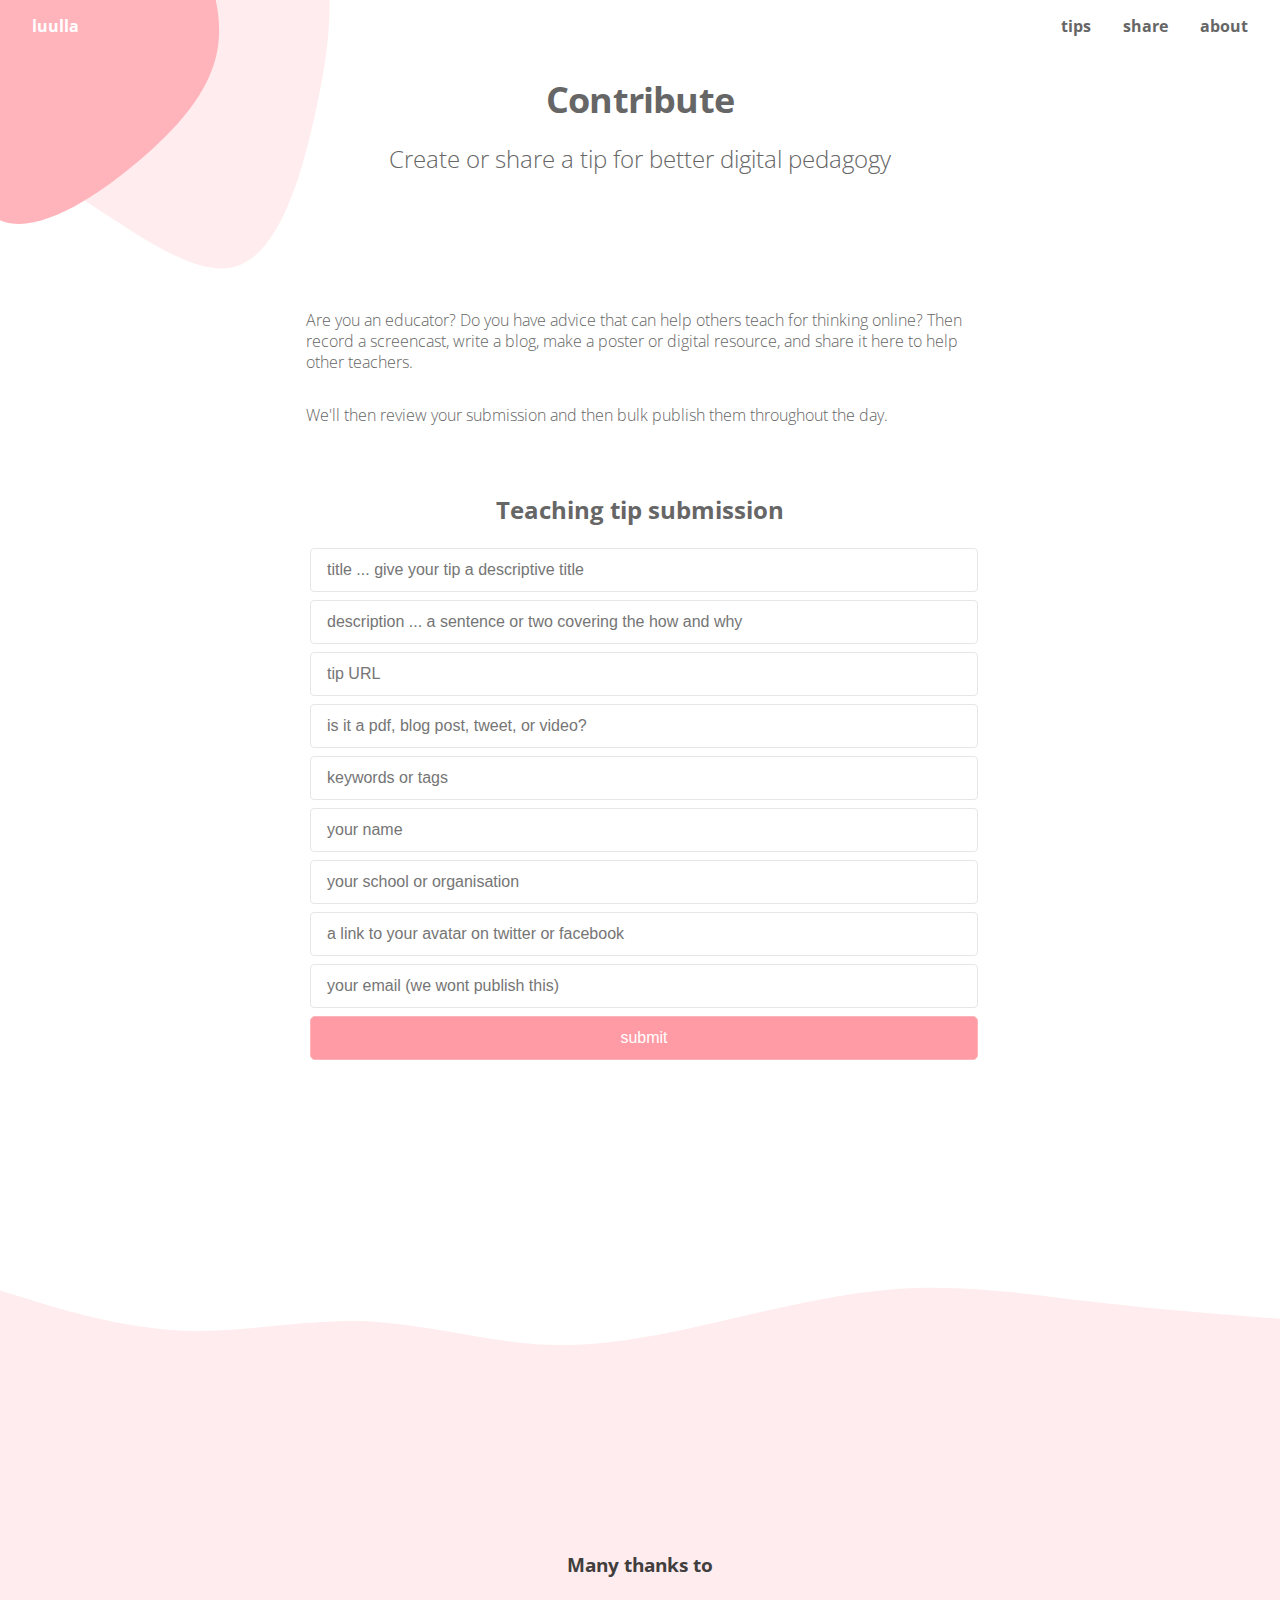
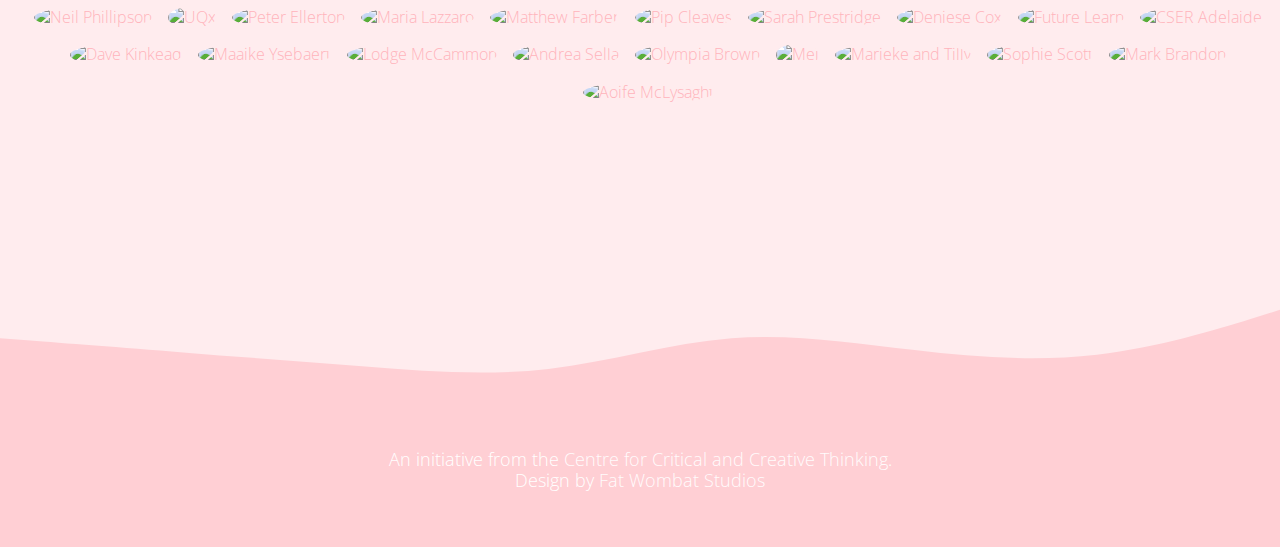
==== commit c14f58aa: "Automated build" ====
--- a/share/index.html
+++ b/share/index.html
@@ -73,6 +73,7 @@
       <div class="upper content">
         <h3>Many thanks to</h3>
         <ul class="contributors">
+          <a href="#" rel="nofollow"><img src="https://pbs.twimg.com/profile_images/793024909555408896/1I4t9SAq_400x400.jpg" alt="Neil Phillipson" title="Neil Phillipson" class="mugshot"></a>
           <a href="#" rel="nofollow"><img src="https://pbs.twimg.com/profile_images/587484228931039233/2PTVW96__400x400.png" alt="UQx" title="UQx" class="mugshot"></a>
           <a href="#" rel="nofollow"><img src="https://pbs.twimg.com/profile_images/1127153159/peter_400x400.jpg" alt="Peter Ellerton" title="Peter Ellerton" class="mugshot"></a>
           <a href="#" rel="nofollow"><img src="https://pbs.twimg.com/profile_images/845379006002163712/iJyY5JTq_400x400.jpg" alt="Maria Lazzaro" title="Maria Lazzaro" class="mugshot"></a>
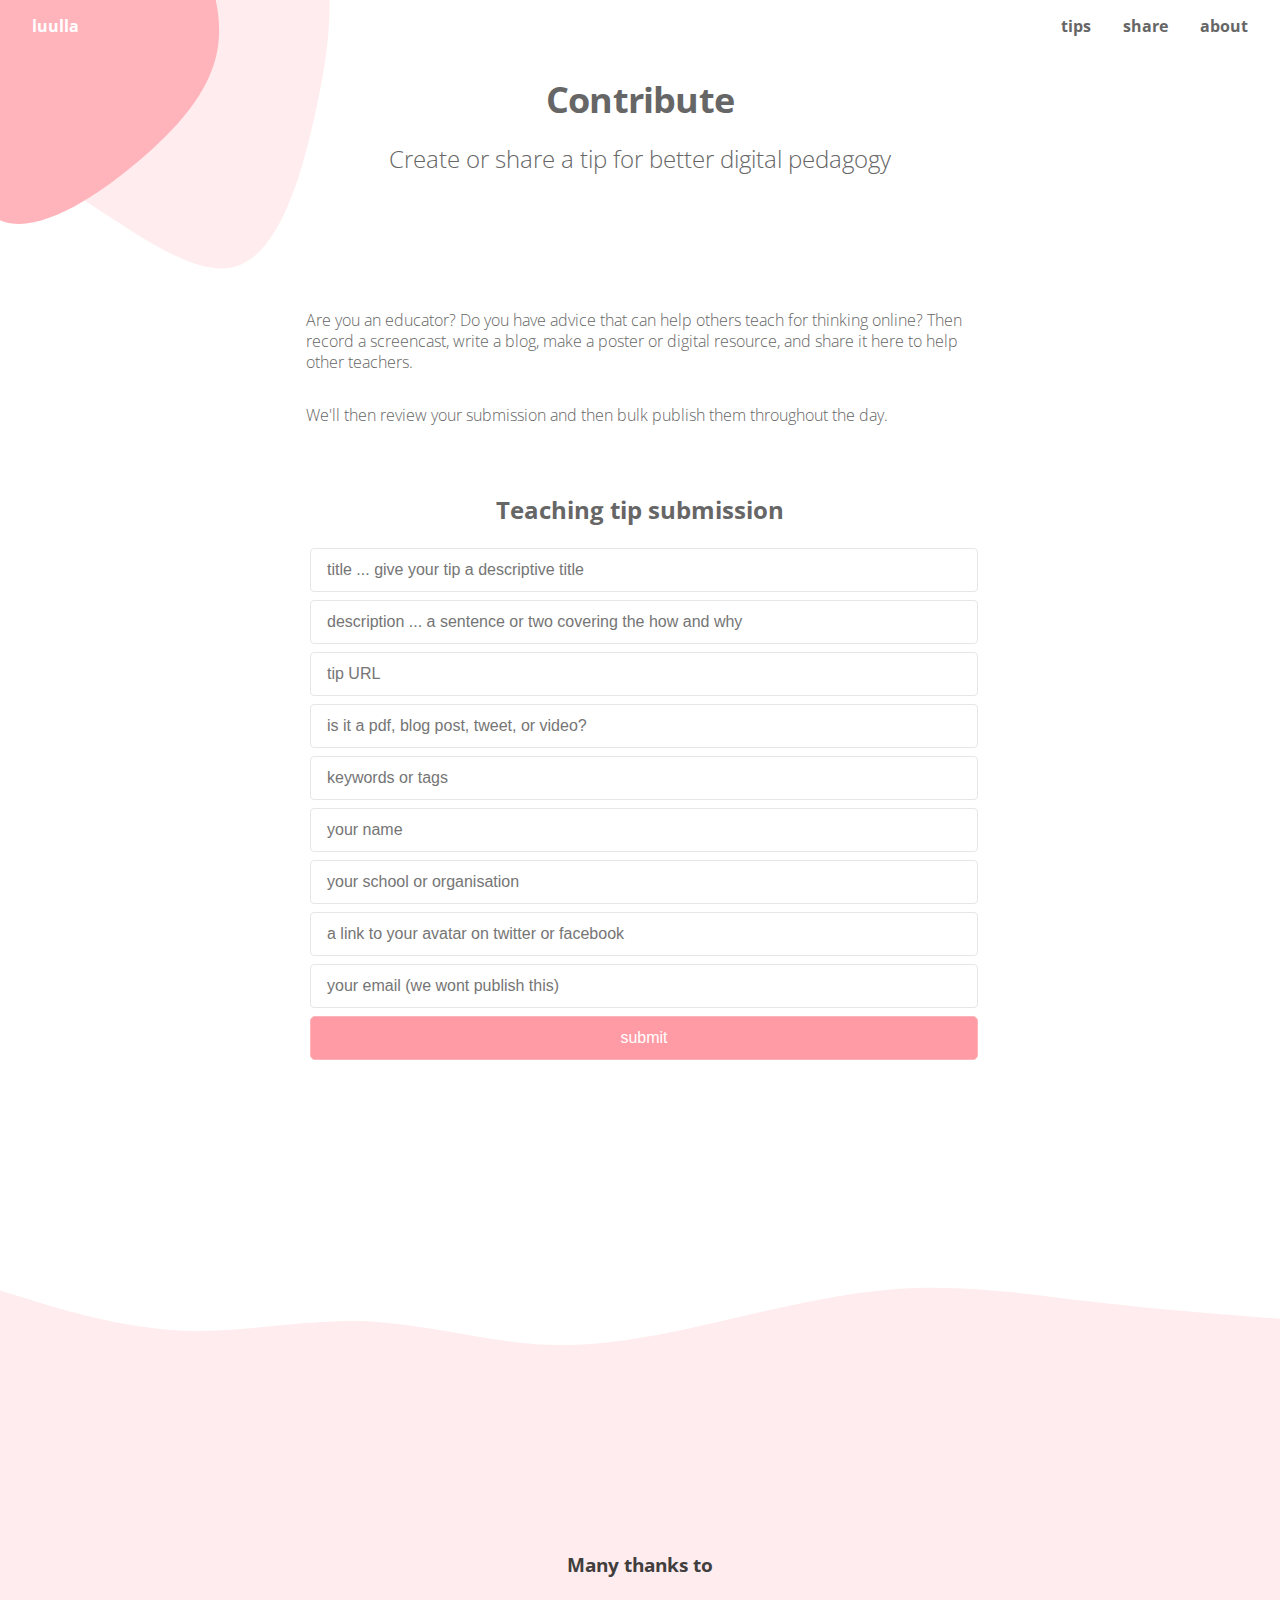
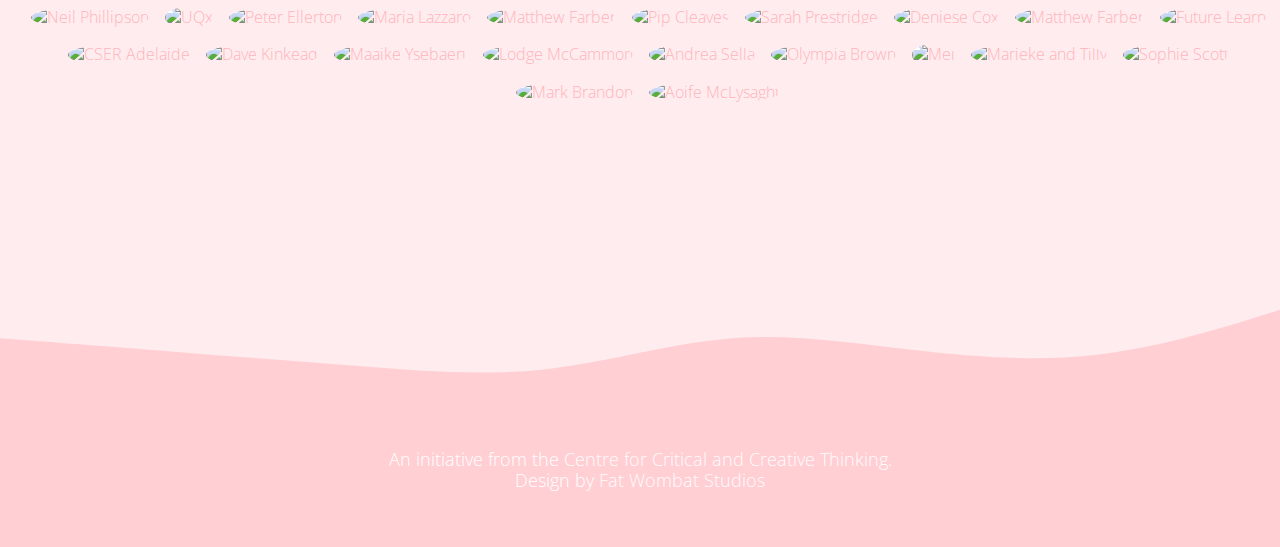
==== commit 4a5c4f18: "Automated build" ====
--- a/share/index.html
+++ b/share/index.html
@@ -77,10 +77,11 @@
           <a href="#" rel="nofollow"><img src="https://pbs.twimg.com/profile_images/587484228931039233/2PTVW96__400x400.png" alt="UQx" title="UQx" class="mugshot"></a>
           <a href="#" rel="nofollow"><img src="https://pbs.twimg.com/profile_images/1127153159/peter_400x400.jpg" alt="Peter Ellerton" title="Peter Ellerton" class="mugshot"></a>
           <a href="#" rel="nofollow"><img src="https://pbs.twimg.com/profile_images/845379006002163712/iJyY5JTq_400x400.jpg" alt="Maria Lazzaro" title="Maria Lazzaro" class="mugshot"></a>
-          <a href="#" rel="nofollow"><img src="https://scontent-vie1-1.xx.fbcdn.net/v/t1.0-1/p320x320/80696371_10158064090493255_3617334006309191680_o.jpg?_nc_cat&#x3D;107&amp;_nc_sid&#x3D;dbb9e7&amp;_nc_oc&#x3D;AQnygaXtqpTHcOIzjh5dgww2oTogltzEM9eAENR7x769qzAmcpFcOkhseMDG-qgwoF0&amp;_nc_ht&#x3D;scontent-vie1-1.xx&amp;_nc_tp&#x3D;6&amp;oh&#x3D;0cd25d76961f17e14080dcde0e2c8b6f&amp;oe&#x3D;5EA6AFAB" alt="Matthew Farber" title="Matthew Farber" class="mugshot"></a>
+          <a href="#" rel="nofollow"><img src="https://twitter.com/MatthewFarber/profile_image?size&#x3D;normal" alt="Matthew Farber" title="Matthew Farber" class="mugshot"></a>
           <a href="#" rel="nofollow"><img src="https://pbs.twimg.com/profile_images/1138984179675172865/nPm04Na7_400x400.jpg" alt="Pip Cleaves" title="Pip Cleaves" class="mugshot"></a>
           <a href="#" rel="nofollow"><img src="https://i1.rgstatic.net/ii/profile.image/281167828930596-1444047042583_Q512/Sarah_Prestridge.jpg" alt="Sarah Prestridge" title="Sarah Prestridge" class="mugshot"></a>
           <a href="#" rel="nofollow"><img src="https://media-exp1.licdn.com/dms/image/C5103AQGne--c1UJ5tA/profile-displayphoto-shrink_200_200/0?e&#x3D;1591228800&amp;v&#x3D;beta&amp;t&#x3D;pMYqDKmPVLatpJoZ0j_3WMMM72CoSiLJ8FSW7W2IIis" alt="Deniese Cox" title="Deniese Cox" class="mugshot"></a>
+          <a href="#" rel="nofollow"><img src="https://scontent-vie1-1.xx.fbcdn.net/v/t1.0-1/p320x320/80696371_10158064090493255_3617334006309191680_o.jpg?_nc_cat&#x3D;107&amp;_nc_sid&#x3D;dbb9e7&amp;_nc_oc&#x3D;AQnygaXtqpTHcOIzjh5dgww2oTogltzEM9eAENR7x769qzAmcpFcOkhseMDG-qgwoF0&amp;_nc_ht&#x3D;scontent-vie1-1.xx&amp;_nc_tp&#x3D;6&amp;oh&#x3D;0cd25d76961f17e14080dcde0e2c8b6f&amp;oe&#x3D;5EA6AFAB" alt="Matthew Farber" title="Matthew Farber" class="mugshot"></a>
           <a href="#" rel="nofollow"><img src="https://pbs.twimg.com/profile_images/1234464038312083456/QTAci5nb_400x400.jpg" alt="Future Learn" title="Future Learn" class="mugshot"></a>
           <a href="#" rel="nofollow"><img src="https://pbs.twimg.com/profile_images/421442344764727296/qwxsJpUq_400x400.png" alt="CSER Adelaide" title="CSER Adelaide" class="mugshot"></a>
           <a href="#" rel="nofollow"><img src="https://pbs.twimg.com/profile_images/447051446551199744/zjXzciwL_400x400.jpeg" alt="Dave Kinkead" title="Dave Kinkead" class="mugshot"></a>
